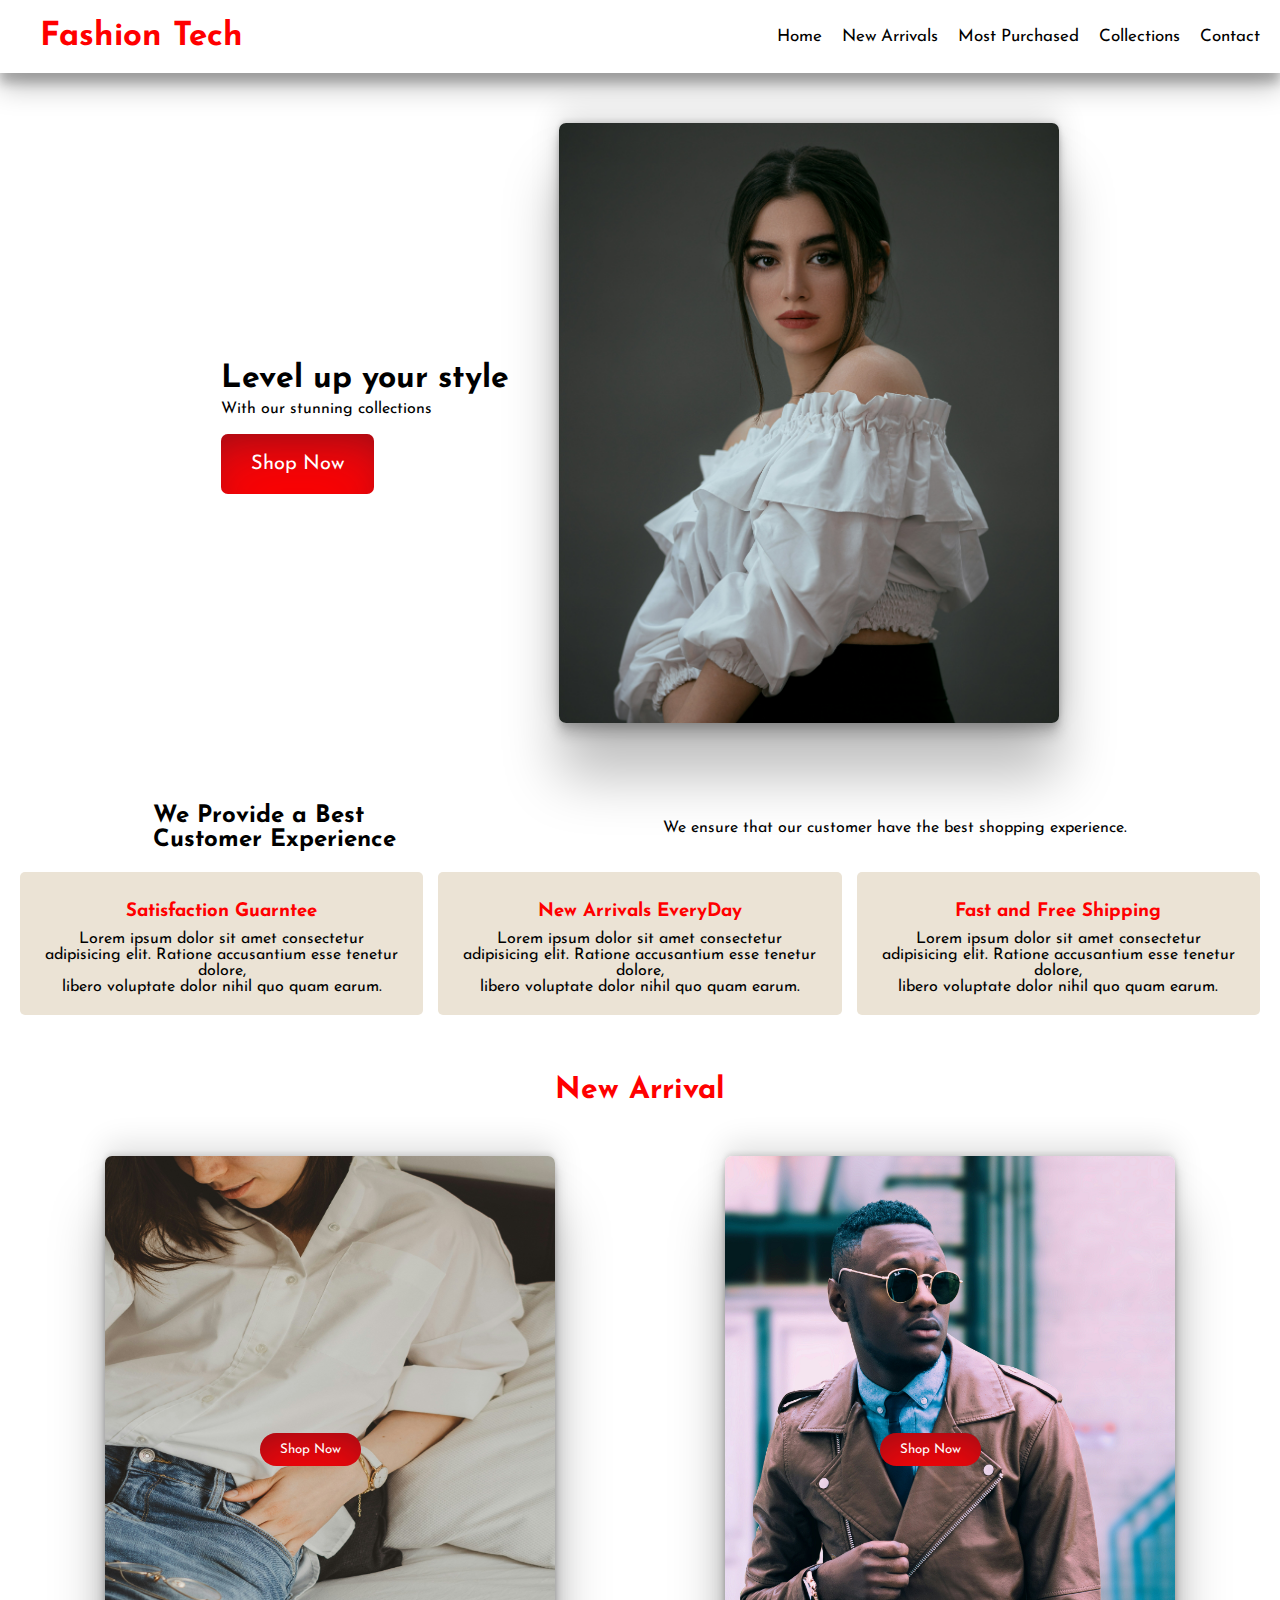
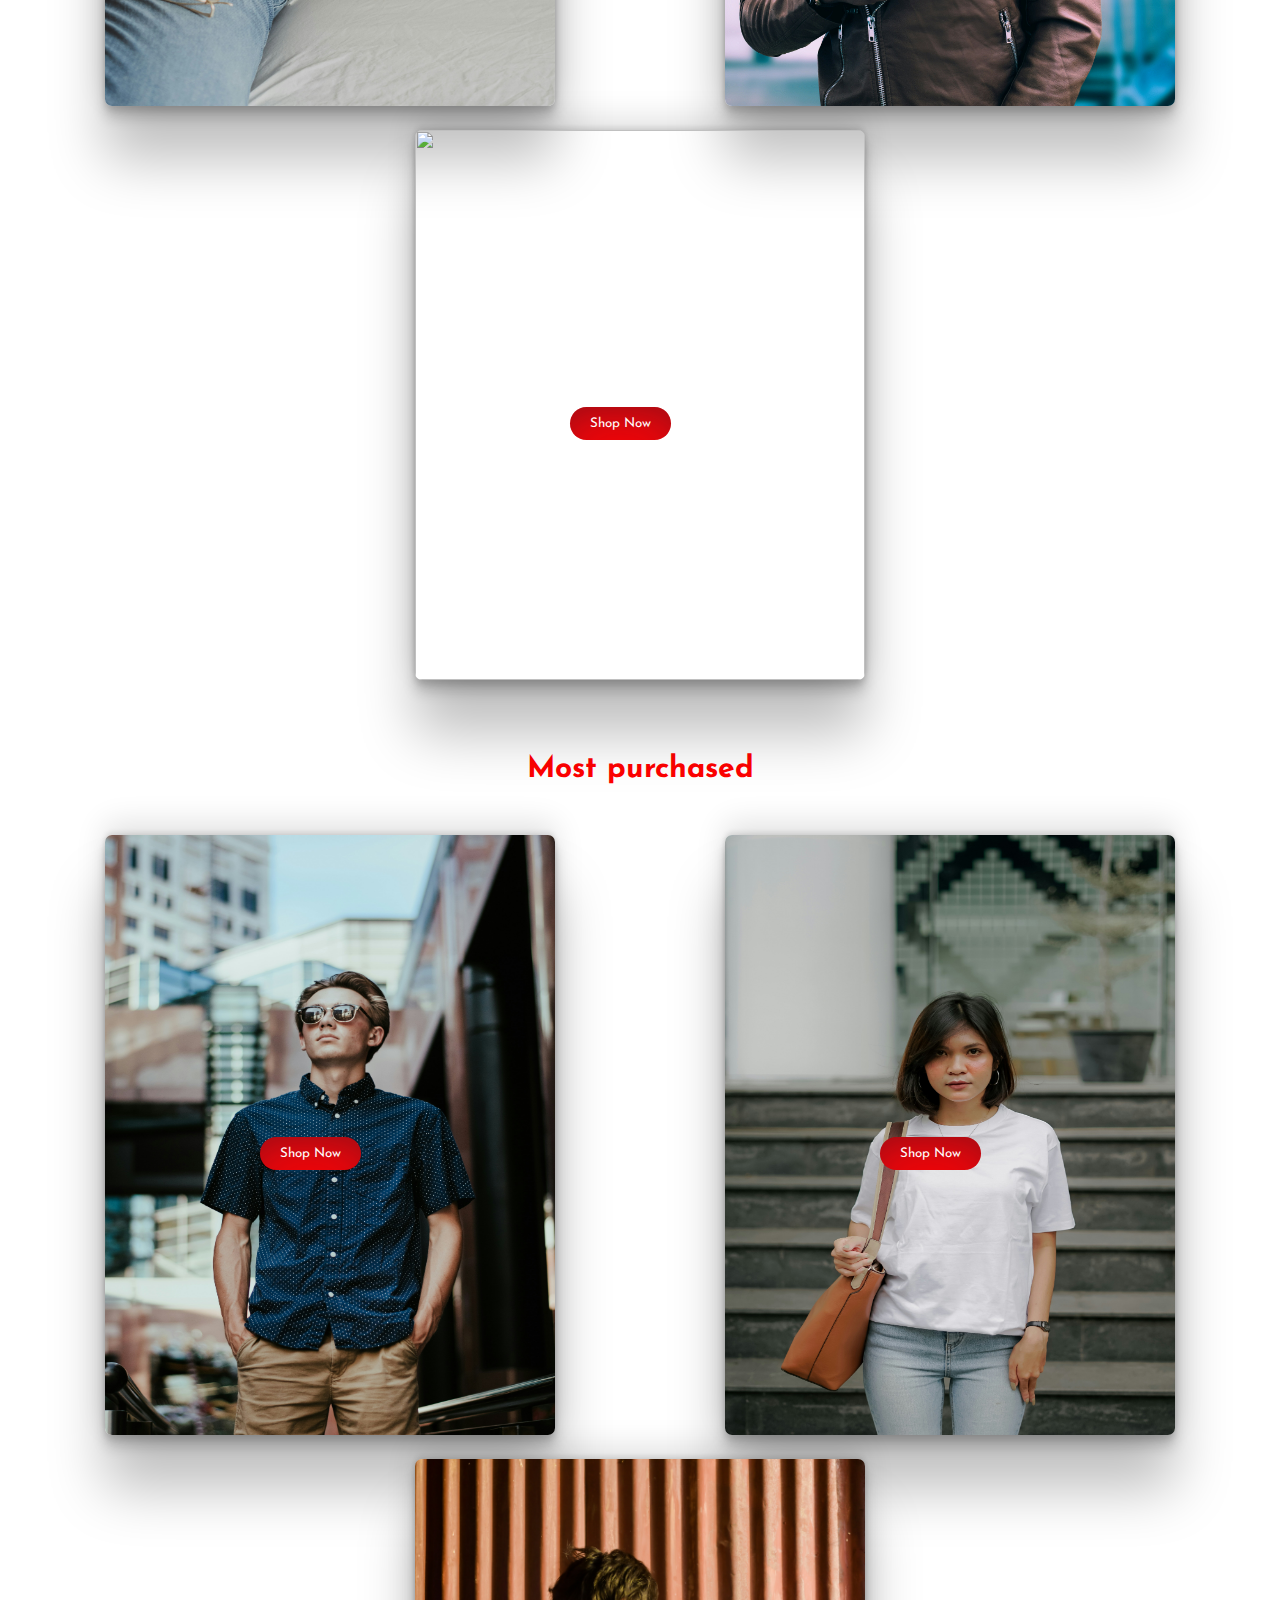
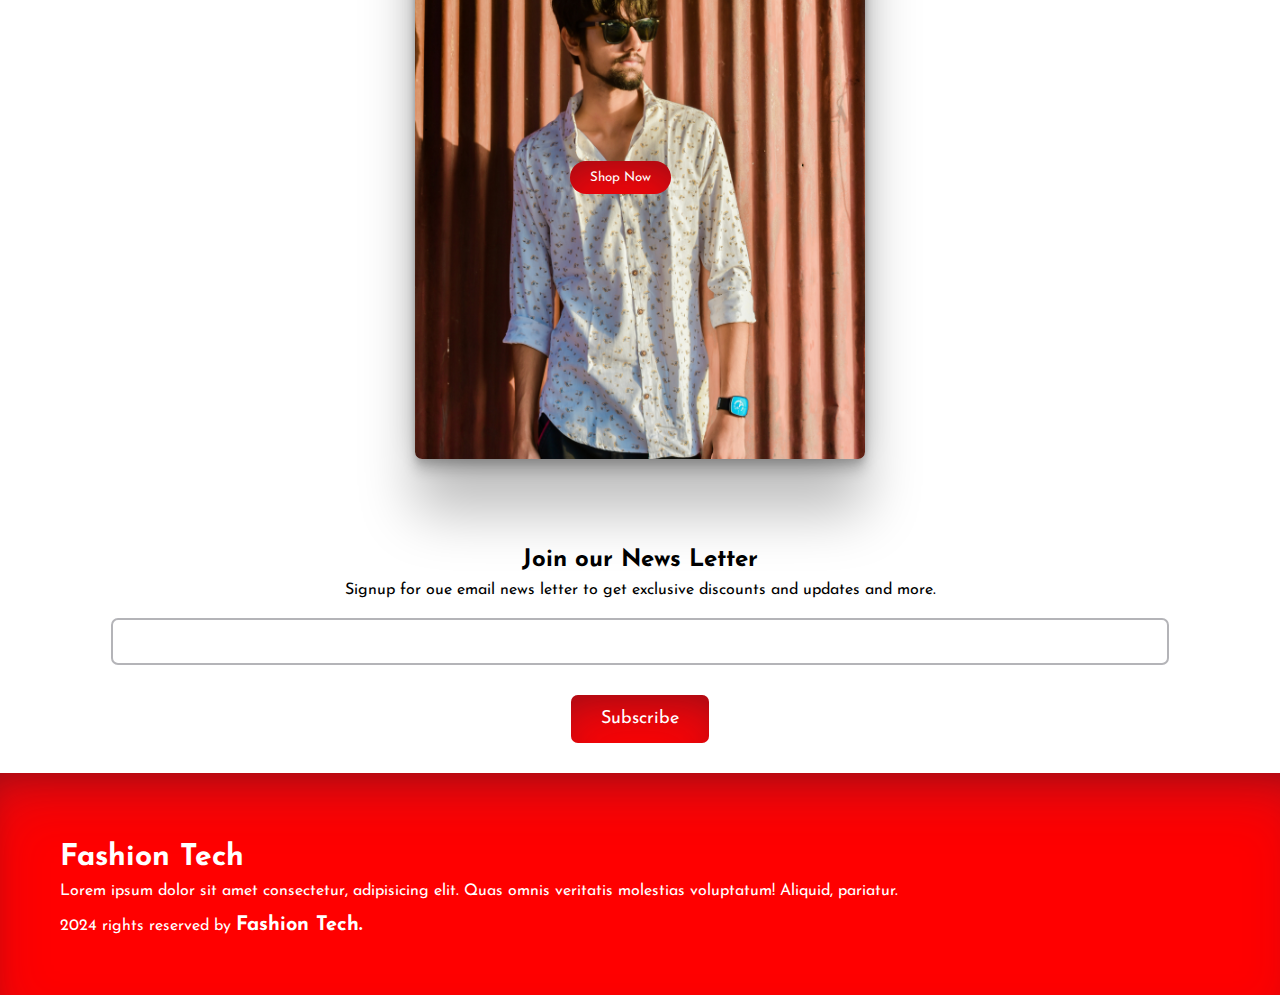
==== Fashion Tech E-Commerce/index.html @ e299fa2a "Upload the Folder" ====
<!DOCTYPE html>
<html lang="en">
<head>
    <meta charset="UTF-8">
    <meta name="viewport" content="width=device-width, initial-scale=1.0">
    <title>Fashion Tech</title>
    <link rel="stylesheet" href="CSS/styles.css">
    <link rel="icon" type="image/png" href="images/fashion-logo.png">
    <!-- Font Awesome Link -->
    <link rel="stylesheet" href="https://cdnjs.cloudflare.com/ajax/libs/font-awesome/6.5.2/css/all.min.css" integrity="sha512-SnH5WK+bZxgPHs44uWIX+LLJAJ9/2PkPKZ5QiAj6Ta86w+fsb2TkcmfRyVX3pBnMFcV7oQPJkl9QevSCWr3W6A==" crossorigin="anonymous" referrerpolicy="no-referrer" />
</head>
<body>
    
    <nav class="nav-bar">
        <h1 class="nav-heading">Fashion Tech</h1>

        <div class="navbar-links">
            <p class="navbar-link"><a href="#">Home</a></p>
            <p class="navbar-link"><a href="#New-Arrivals">New Arrivals</a></p>
            <p class="navbar-link"><a href="#Most-Purchased">Most Purchased</a></p>
            <p class="navbar-link"><a href="collection.html" target="_parent">Collections</a></p>
            <p class="navbar-link"><a href="contact.html">Contact</a></p>
        </div>

        <div class="nav-menu-toggle" onclick="showNavbar()">
            <i class="fa-solid fa-bars "></i>
        </div>
    </nav>

    <!-- side navbar -->
    <div class="side-navbar" onclick="closeNavbar()">
        <p class="x-mark" >
            <i class="fa-solid fa-xmark"></i>
        </p>
        <div class="side-navbar-links">
            <p class="side-navbar-link"><a href="#">Home</a></p>
            <p class="side-navbar-link"><a href="#New-Arrivals">New Arrivals</a></p>
            <p class="side-navbar-link"><a href="#Most-Purchased">Most Purchased</a></p>
            <p class="side-navbar-link"><a href="collection.html">Collections</a></p>
            <p class="side-navbar-link"><a href="contact.html">Contact</a></p>
        </div>
    </div>

    <!-- Header -->

    <div class="header">
        <div class="header-content">
            <h1>Level up your style</h1>
            <p>With our stunning collections</p>
            <button class="header-button">Shop Now</button>
        </div>

        <div>
            <img src="images/fashion.jpg" alt="" class="header-img">
        </div>
    </div>

    <!-- Service -->
    <div class="service">
        <div class="service-container-1">
            <div>
                <h2>We Provide a Best</h2>
                <h2>Customer Experience</h2>
            </div>

            <div>
                <p>We ensure that our customer have the best shopping experience.</p>
            </div>
        </div>

        <div class="service-container-2">
            <div>
                <i class="fa-regular fa-face-grin-wink"></i>
                <h3>Satisfaction Guarntee</h3>
                <p>Lorem ipsum dolor sit amet consectetur adipisicing elit. Ratione accusantium esse tenetur dolore,<br> libero voluptate dolor nihil quo quam earum.</p>
            </div>

            <div>
                <i class="fa-regular fa-face-grin-wink"></i>
                <h3>New Arrivals EveryDay</h3>
                <p>Lorem ipsum dolor sit amet consectetur adipisicing elit. Ratione accusantium esse tenetur dolore,<br> libero voluptate dolor nihil quo quam earum.</p>
            </div>

            <div>
                <i class="fa-regular fa-face-grin-wink"></i>
                <h3>Fast and Free Shipping</h3>
                <p>Lorem ipsum dolor sit amet consectetur adipisicing elit. Ratione accusantium esse tenetur dolore,<br> libero voluptate dolor nihil quo quam earum.</p>
            </div>
        </div>

        <!-- New Arrivals -->

        <div class="arrival" id="New-Arrivals">
            <h2>New Arrival</h2>

            <div class="new-arrival">
                <div class="new-arrival-container">
                    <img src="images/fashion2.jpg" alt="">
                    <button>Shop Now <i class="fa-solid fa-arrow-right"></i></button>
                </div>

                <div class="new-arrival-container">
                    <img src="images/fashion3.jpg" alt="">
                    <button>Shop Now <i class="fa-solid fa-arrow-right"></i></button>
                </div>

                <div class="new-arrival-container">
                    <img src="images/fashion4.jpg" alt="">
                    <button>Shop Now <i class="fa-solid fa-arrow-right"></i></button>
                </div>
            </div>
        </div>

        <!-- Most purchased -->

        <div class="most-purchased" id="Most-Purchased">
            <h2>Most purchased</h2>

            <div class="most-purchased1">
                <div class="most-purchased-container">
                    <img src="images/most-viewed-men-shirt-2.jpg" class="shirt-img" alt="">
                    <button>Shop Now <i class="fa-solid fa-arrow-right"></i></button>
                </div>

                <div class="most-purchased-container">
                    <img src="images/most-viewed-women-shirt.jpg" class="shirt-img" alt="">
                    <button>Shop Now <i class="fa-solid fa-arrow-right"></i></button>
                </div>

                <div class="most-purchased-container">
                    <img src="images/most-viewed-men-shirt.jpg" class="shirt-img" alt="">
                    <button>Shop Now <i class="fa-solid fa-arrow-right"></i></button>
                </div>
            </div>
        </div>

        <!-- News Letter -->

        <div class="news">
            <h2>Join our News Letter</h2>
            <p>Signup for oue email news letter to get exclusive discounts and updates and more.</p>
            <div class="search-div">
                <input type="text" class="search-input">
            </div>

            <div class="subscribe">
                <button>Subscribe</button>
            </div>
        </div>

        <!-- Footer -->

        <div class="footer">
            <div class="footer-conteiner">
                <div class="footer-box-1">
                    <h2 class="footer-heading">Fashion Tech</h2>
                    <p>Lorem ipsum dolor sit amet consectetur, adipisicing elit. Quas omnis veritatis molestias voluptatum! Aliquid, pariatur.</p>

                    <div class="footer-icon-container">
                        <i class="fa-brands fa-instagram"></i>
                        <i class="fa-brands fa-x-twitter"></i>
                        <i class="fa-brands fa-youtube"></i>
                        <i class="fa-brands fa-whatsapp"></i>
                        <i class="fa-brands fa-facebook"></i>
                    </div>
                </div>
            </div>
            <p>
                <i class="fa-solid fa-copyright"></i> 2024 rights reserved by <span>Fashion Tech.</span>
            </p>
        </div>

    </div>



<script src="JS/index.js"></script>

</body>
</html>
---- Fashion Tech E-Commerce/CSS/styles.css ----
@import url('https://fonts.googleapis.com/css2?family=Josefin+Sans:ital,wght@0,100..700;1,100..700&display=swap');

*{
    margin: 0;
    padding: 0;
    font-family: "Josefin Sans", sans-serif;
}

.nav-bar {
    /* background-color: rgb(216, 147, 43); */
    display: flex;
    justify-content: space-between;
    padding: 20px;
    align-items: center;
    position: sticky;
    box-shadow: rgba(0, 0, 0, 0.25) 0px 14px 28px, rgba(0, 0, 0, 0.22) 0px 10px 10px;
}

.nav-heading {
    color: #FF0000;
    font-size: 33px;
    padding-left: 20px;
    cursor: pointer;
    user-select: none;
}

.navbar-links {
    display: flex;
    column-gap: 20px;
}

.navbar-links a {
    text-decoration: none;
    color: black;
    transition: .3s linear;
    font-size: 17px;
}

.navbar-links a:hover {
    color: #FF0000;
}

.nav-menu-toggle {
    color: black;
    display: none;
    cursor: pointer;
}

/* side navbar */

.side-navbar {
    background-color: grey;
    width: 35%;
    height: 100vh;
    position: fixed;
    top: 0px;
    left: -45%;
    color: #fff;
    padding: 20px;
    box-shadow: rgba(136, 165, 191, 0.48) 6px 2px 16px 0px, rgba(255, 255, 255, 0.8) -6px -2px 16px 0px;
}

.side-navbar .x-mark {
    text-align: right;
    cursor: pointer;
}

.side-navbar .x-mark:hover {
    color: #FF0000;
}

.side-navbar-link {
    margin-top: 30px;
    margin-left: 30px;
}

.side-navbar-links a {
    color: #fff;
    text-decoration: none;
    transition: .3s linear;
}

.side-navbar-links a:hover {
    color: #FF0000;
}
 
/* Header */

.header {
    display: flex;
    justify-content: center;
    padding: 50px;
    gap: 50px;
    align-items: center;
    line-height: 30px;
}

.header-img {
    width: 500px;
    height: 600px;
    border-radius: 7px;
    cursor: pointer;
    box-shadow: rgba(0, 0, 0, 0.25) 0px 54px 55px, rgba(0, 0, 0, 0.12) 0px -12px 30px, rgba(0, 0, 0, 0.12) 0px 4px 6px, rgba(0, 0, 0, 0.17) 0px 12px 13px, rgba(0, 0, 0, 0.09) 0px -3px 5px;
}

.header-button {
    padding: 20px 30px;
    border-radius: 7px;
    border: none;
    margin-top: 10px;
    background-color: #FF0000;
    color: #fff;
    font-size: 20px;
    cursor: pointer;
    box-shadow: rgba(50, 50, 93, 0.25) 0px 30px 60px -12px inset, rgba(0, 0, 0, 0.3) 0px 18px 36px -18px inset;
}

/* service */

.service {
    padding: 20px;
}

.service-container-1 {
    display: flex;
    justify-content: space-around;
    align-items: center;
}

.service-container-2 {
    display: flex;
    justify-content: space-evenly;
    align-items: center;
    gap: 15px;
}

.service-container-2 div {
    background-color: #EBE3D5;
    padding: 20px;
    border-radius: 5px;
    margin-top: 20px;
    text-align: center;
}

.service-container-2 div i {
    color: #886F6F;
}

.service-container-2 div h3 {
    color: #FF0000;
    margin-top: 10px;
    margin-bottom: 10px;
    text-align: center;
}

/* New Arrivals */

.arrival h2 {
    text-align: center;
    margin-top: 60px;
    color: #FF0000;
    font-size: 30px;
}

.new-arrival {
    display: flex;
    justify-content: space-around;
    flex-wrap: wrap;
    margin-top: 40px;
}

.new-arrival-container {
    position: relative;
    flex-basis: 20%;
    padding: 10px;
}

.new-arrival-container img {
    width: 450px;
    height: 550px;
    border-radius: 7px;
    box-shadow: rgba(0, 0, 0, 0.25) 0px 54px 55px, rgba(0, 0, 0, 0.12) 0px -12px 30px, rgba(0, 0, 0, 0.12) 0px 4px 6px, rgba(0, 0, 0, 0.17) 0px 12px 13px, rgba(0, 0, 0, 0.09) 0px -3px 5px;
}

.new-arrival-container button {
    padding: 10px 20px;
    border-radius: 50px;
    border: none;
    background-color: #FF0000;
    color: #fff;
    position: absolute;
    top: 50%;
    left: 35%;
    box-shadow: rgba(50, 50, 93, 0.25) 0px 30px 60px -12px inset, rgba(0, 0, 0, 0.3) 0px 18px 36px -18px inset;
}

.new-arrival-container button:hover {
    cursor: pointer;
}

/* Most purchased */

.most-purchased h2 {
    text-align: center;
    margin-top: 60px;
    color: #FF0000;
    font-size: 30px;
}

.most-purchased1{
    display: flex;
    justify-content: space-around;
    flex-wrap: wrap;
    margin-top: 40px;
}

.most-purchased-container {
    position: relative;
    flex-basis: 20%;
    padding: 10px;
}

.shirt-img {
    width: 450px;
    height: 600px;
    border-radius: 7px;
    box-shadow: rgba(0, 0, 0, 0.25) 0px 54px 55px, rgba(0, 0, 0, 0.12) 0px -12px 30px, rgba(0, 0, 0, 0.12) 0px 4px 6px, rgba(0, 0, 0, 0.17) 0px 12px 13px, rgba(0, 0, 0, 0.09) 0px -3px 5px;
}

.most-purchased-container button {
    padding: 10px 20px;
    border-radius: 50px;
    border: none;
    background-color: #FF0000;
    color: #fff;
    position: absolute;
    top: 50%;
    left: 35%;
    box-shadow: rgba(50, 50, 93, 0.25) 0px 30px 60px -12px inset, rgba(0, 0, 0, 0.3) 0px 18px 36px -18px inset;
}

.most-purchased-container button:hover {
    cursor: pointer;
}

/* News Letter */

.news {
    display: flex;
    flex-direction: column;
    align-items: center;
    margin-top: 65px;
}

.news h2 {
    margin-top: 10px;
    margin-bottom: 10px;
}

.search-div {
    margin-top: 20px;
}

.search-input {
    width: 80vw;
    padding: 15px;
    margin-bottom: 30px;
    border: solid 2px #B4B4B8;
    border-radius: 7px;
} 

.subscribe button {
    padding: 15px 30px;
    background-color: #FF0000;
    color: #fff;
    border-radius: 7px;
    border: none;
    box-shadow: rgba(50, 50, 93, 0.25) 0px 30px 60px -12px inset, rgba(0, 0, 0, 0.3) 0px 18px 36px -18px inset;
    margin-bottom: 30px;
    font-size: 18px;
}

.search-input:focus {
    outline: none;
}

.subscribe button:hover {
    cursor: pointer;
}

/* Footer */

.footer {
    margin-left: -20px;
    margin-bottom: -20px;
    width: 94.6%;
    background-color: #FF0000;
    box-shadow: rgba(50, 50, 93, 0.25) 0px 30px 60px -12px inset, rgba(0, 0, 0, 0.3) 0px 18px 36px -18px inset;
    padding: 60px;
}

.footer p {
    color: #fff;
}

.footer-box-1 {
    color: #fff;
}

.footer-heading {
    color: #FFF;
    font-size: 30px;
    line-height: 50px;
}

.footer-icon-container i {
    margin: 10px 0px;
    margin-right: 10px;
}

.footer p span {
    font-size: 20px;
}

.footer span {
    font-weight: bold;
}

.collection-footer p span {
    font-size: 20px;
}

.collection-footer p {
    color: #fff;
}

.collection-footer span {
    font-weight: bold;
}

.footer-icon-container i:hover {
    cursor: pointer;
}

/* collections */

.product-section {
    margin: 60px 0px;
}

.product-search {
    width: 80%;
    border: solid #B4B4B8 2px;
    border-radius: 20px;
    display: flex;
    justify-content: space-between;
    align-items: center;
    margin: auto;
    padding: 10px;
    margin-bottom: 30px;
}

.product-search #search-input {
    background-color: transparent;
    border: none;
    width: 100%;
    padding: 10px;
}

.product-search i {
    cursor: pointer;
    padding-right: 10px;
    color: #886F6F;
}

.product-search #search-input:focus {
    outline: none;
}

.products {
    margin-top: 10px;
    padding: 10px;
    display: flex;
    gap: 10px;
    flex-wrap: wrap;
    justify-content: space-around;
}

.product-box img {
    width: 300px;
    height: 400px;
    border-radius: 7px;
    margin-bottom: 40px;
    cursor: pointer;
    box-shadow: rgba(50, 50, 93, 0.25) 0px 50px 100px -20px, rgba(0, 0, 0, 0.3) 0px 30px 60px -30px, rgba(10, 37, 64, 0.35) 0px -2px 6px 0px inset;
}

.product-box {
    text-align: center;
    flex-basis: 18%;
}

.product-box p {
    margin-bottom: 40px;
    font-size: 20px;
    color: #FF0000;
    font-weight: bold;
}

.collection-footer {
    margin-left: -20px;
    margin-bottom: -20px;
    width: 93.4%;
    background-color: #FF0000;
    box-shadow: rgba(50, 50, 93, 0.25) 0px 30px 60px -12px inset, rgba(0, 0, 0, 0.3) 0px 18px 36px -18px inset;
    padding: 60px;
}

.product-box .tops-img {
    width: 370px;
}

/* Contact */

.contact {
    margin: 60px;
    padding: 40px;
    border: none;
    border-radius: 7px;
    color: #FFF;
    background-color: #B4B4B8;
    box-shadow: rgba(50, 50, 93, 0.25) 0px 30px 60px -12px inset, rgba(0, 0, 0, 0.3) 0px 18px 36px -18px inset;
}

.contact-container div {
    margin-bottom: 30px;
}

.contact-container h2 {
    font-size: 30px;
    text-align: center;
}

.form-div {
    display: flex;
    flex-direction: column;
    line-height: 35px;
}

.form-div label {
    margin-top: 20px;
    margin-left: 10%;
    font-size: 20px;
}

.form-div input {
    padding: 10px;
    border-radius: 5px;
    width: 80%;
    border: solid #B4B4B8 1px;
    margin: auto;
}

.form-div .Msg-input {
    padding: 10px;
    border-radius: 5px;
    width: 80%;
    height: 150px;
    border: solid #B4B4B8 1px;
    margin: auto;
}

.form-div input, textarea:focus {
    outline: none;
}

.form-div button {
    width: 100px;
    height: 50px;
    color: #fff;
    font-size: 17px;
    font-weight: bold;
    background-color: #FF0000;
    border: none;
    border-radius: 7px;
    margin-left: 10%;
    margin-top: 20px;
}

.form-div button:hover {
    cursor: pointer;
}

.contact-footer {
    margin-left: -20px;
    margin-bottom: -20px;
    width: 93.4%;
    background-color: #FF0000;
    box-shadow: rgba(50, 50, 93, 0.25) 0px 30px 60px -12px inset, rgba(0, 0, 0, 0.3) 0px 18px 36px -18px inset;
    padding: 60px;
}

.contact-footer p, span {
    color: #fff;
}

.contact-footer span {
    font-size: 20px;
    font-weight: bold;
}

/* Media Query */

@media screen and (max-width:700px) {
    .nav-menu-toggle {
        display: block;
    }

    .navbar-links {
        display: none;
    }

    .header {
        flex-direction: column;
    }

    .service-container-1 {
        display: none;
    }

    .service-container-2 {
        flex-direction: column;
    }

    .most-purchased-container {
        margin-top: 45px;
    }

    .new-arrival-container {
        margin-bottom: 45px;
    }

    .news p {
        text-align: center;
        line-height: 30px;
    }
}
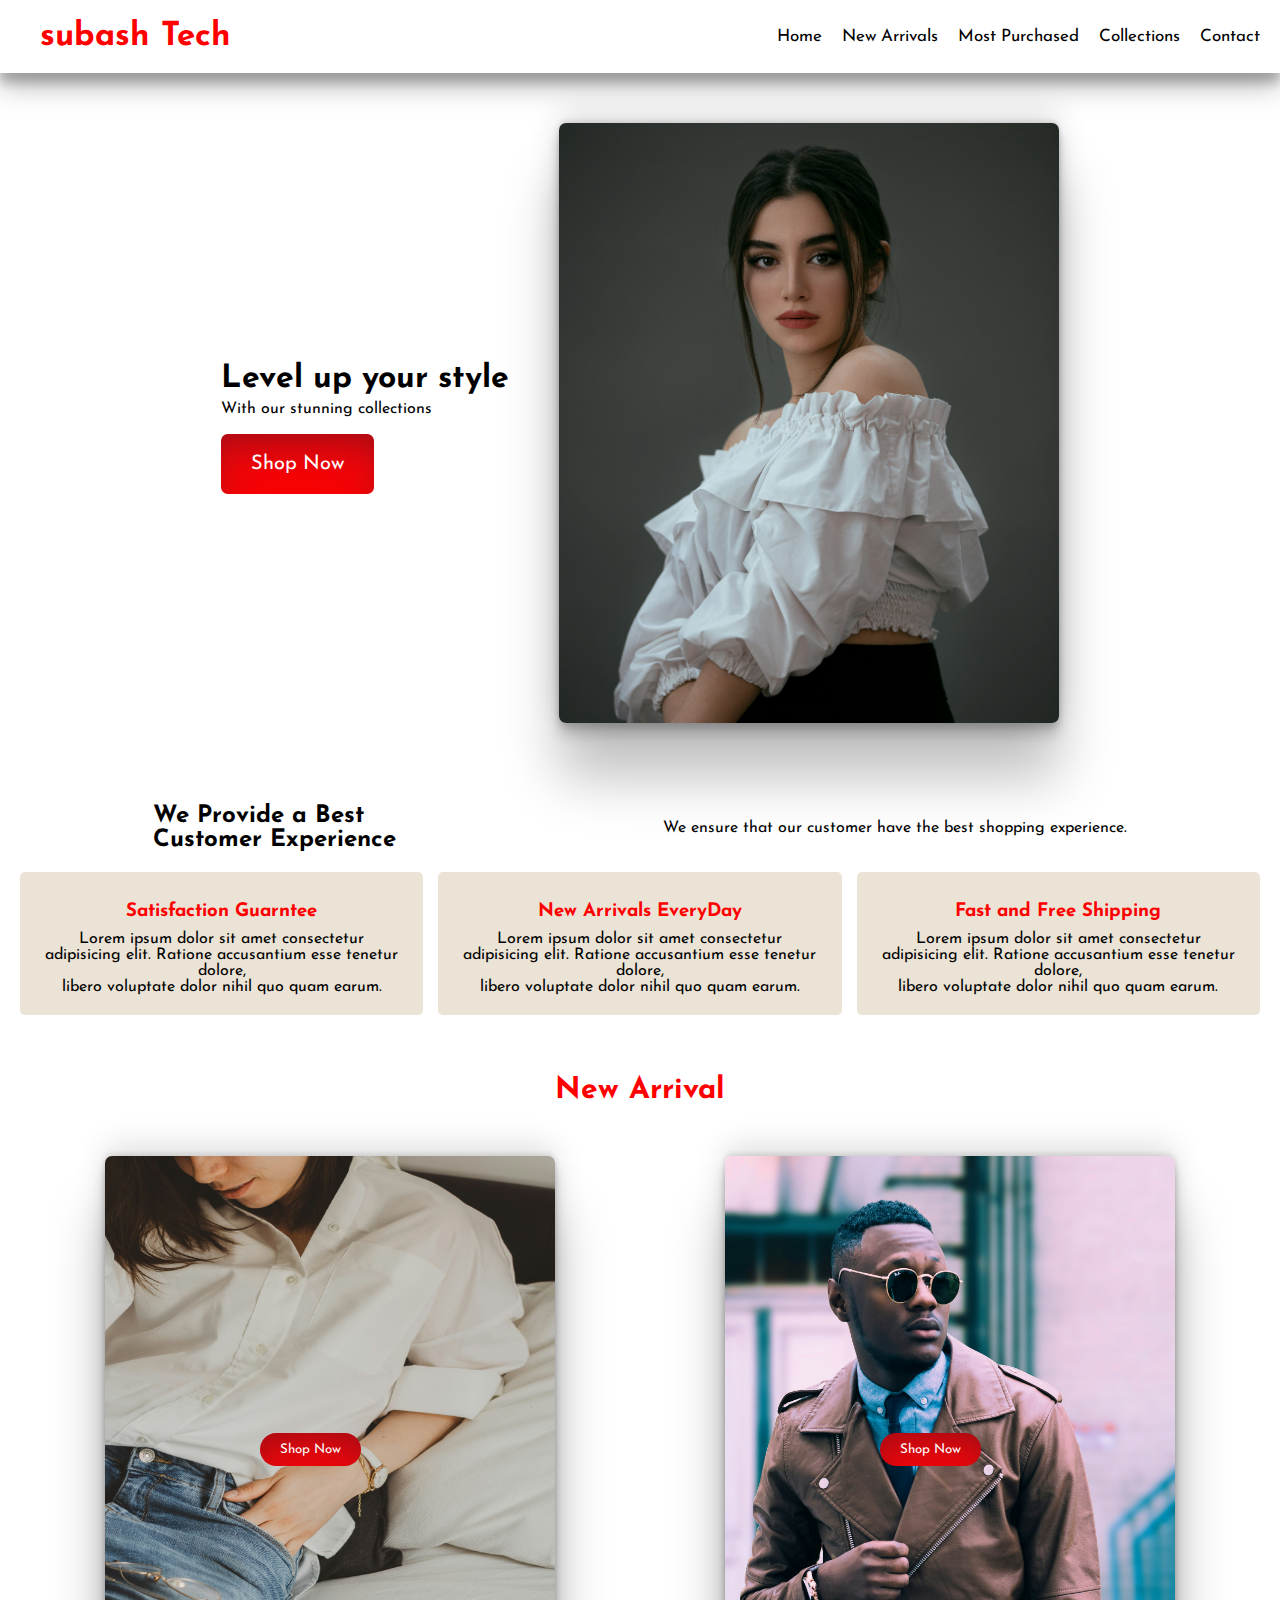
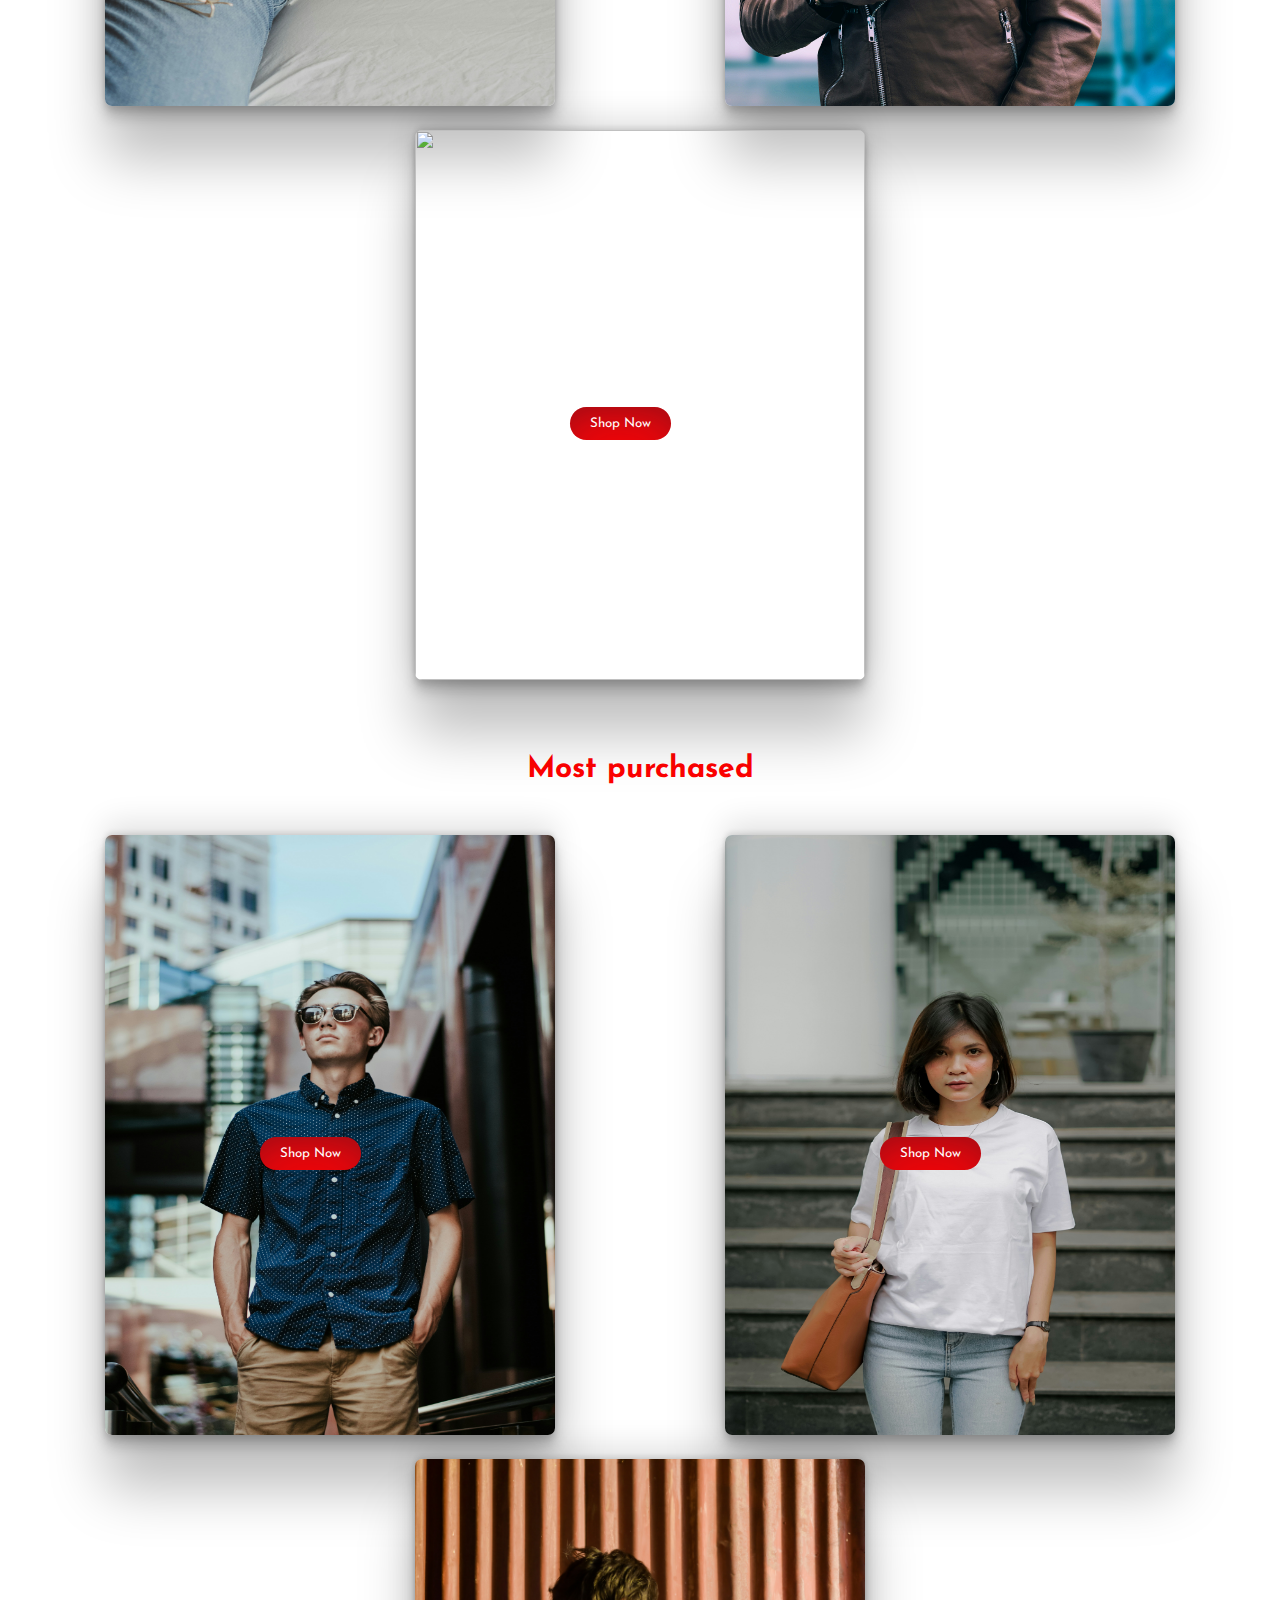
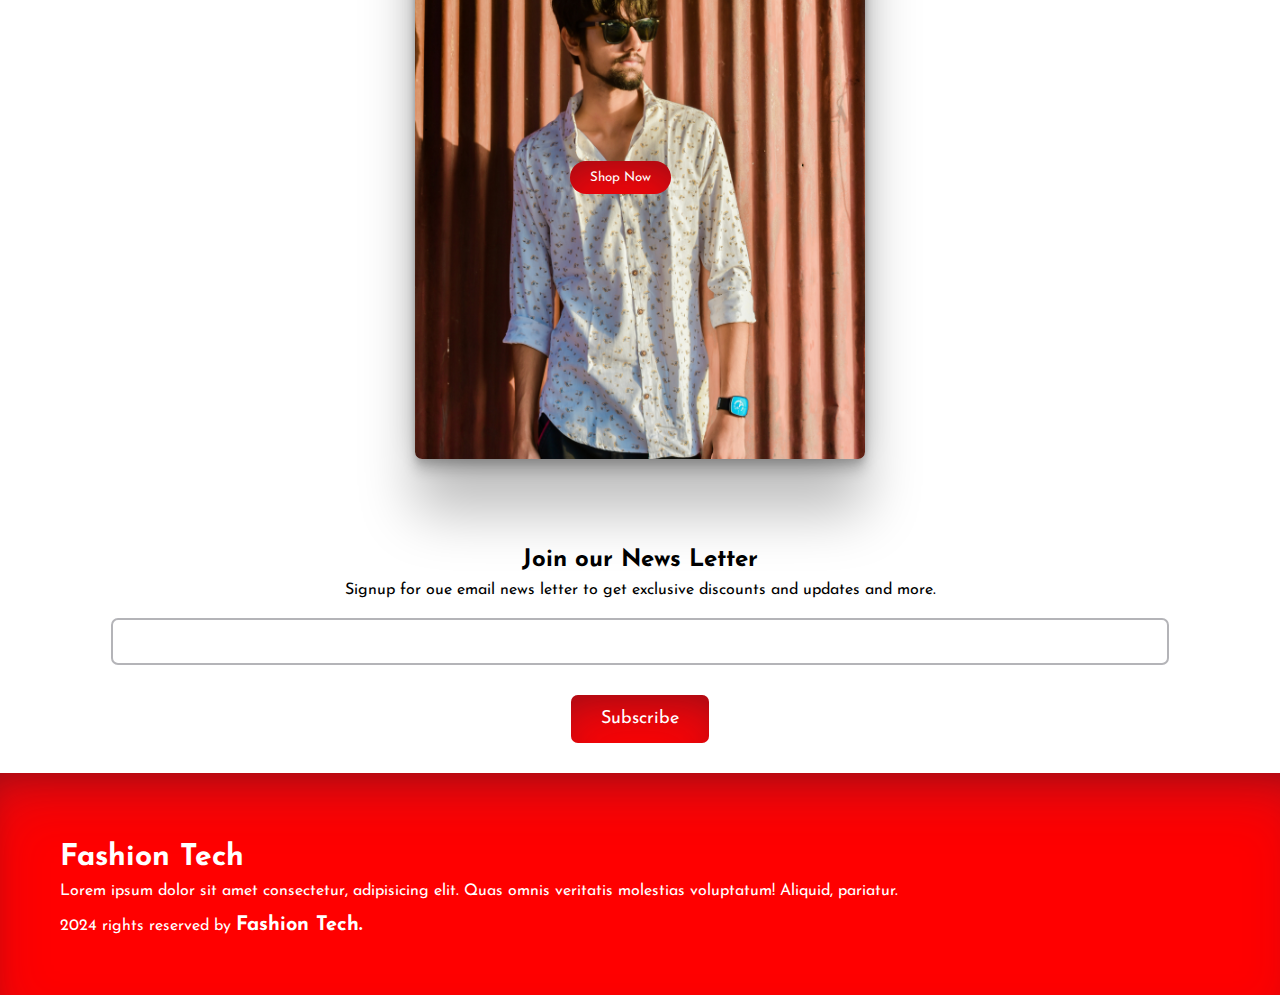
==== commit 14addcc3: "changed heading into subash" ====
--- a/Fashion Tech E-Commerce/index.html
+++ b/Fashion Tech E-Commerce/index.html
@@ -12,7 +12,7 @@
 <body>
     
     <nav class="nav-bar">
-        <h1 class="nav-heading">Fashion Tech</h1>
+        <h1 class="nav-heading">subash Tech</h1>
 
         <div class="navbar-links">
             <p class="navbar-link"><a href="#">Home</a></p>
@@ -177,4 +177,4 @@
 <script src="JS/index.js"></script>
 
 </body>
-</html>+</html>
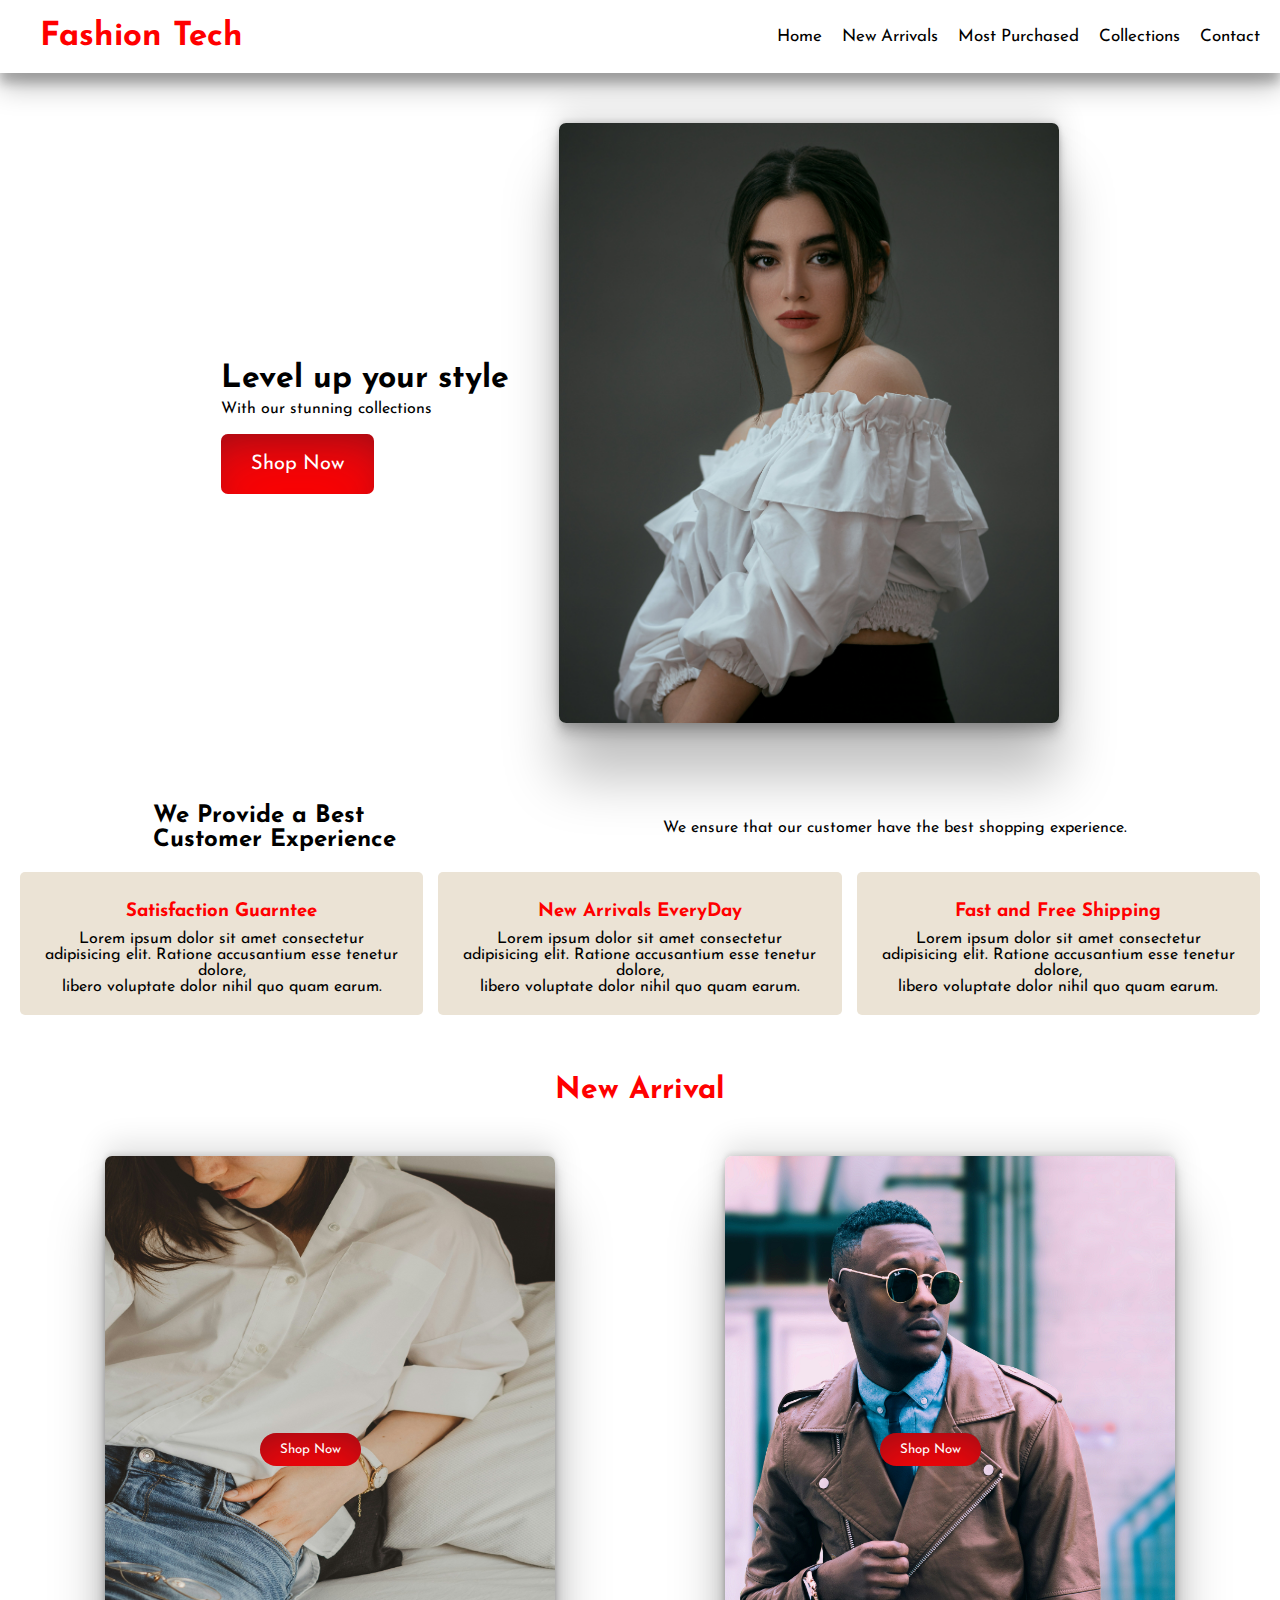
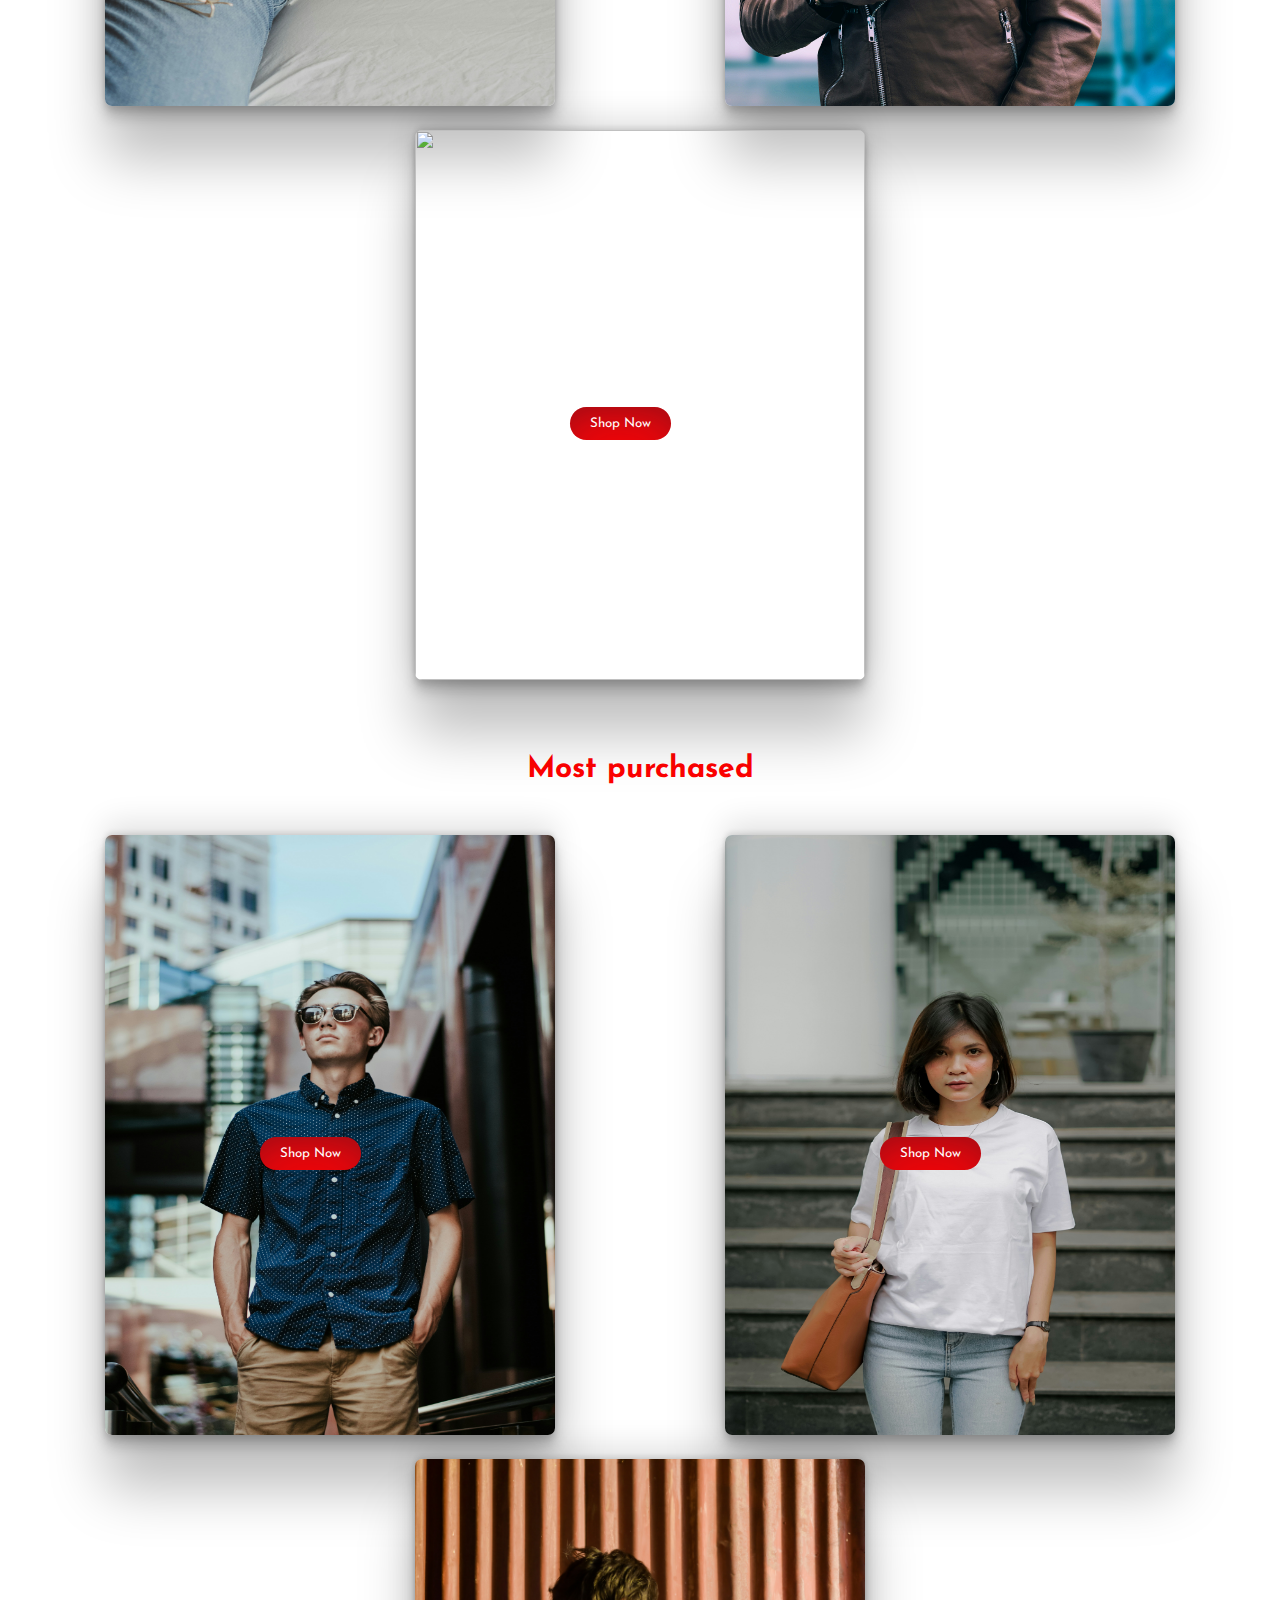
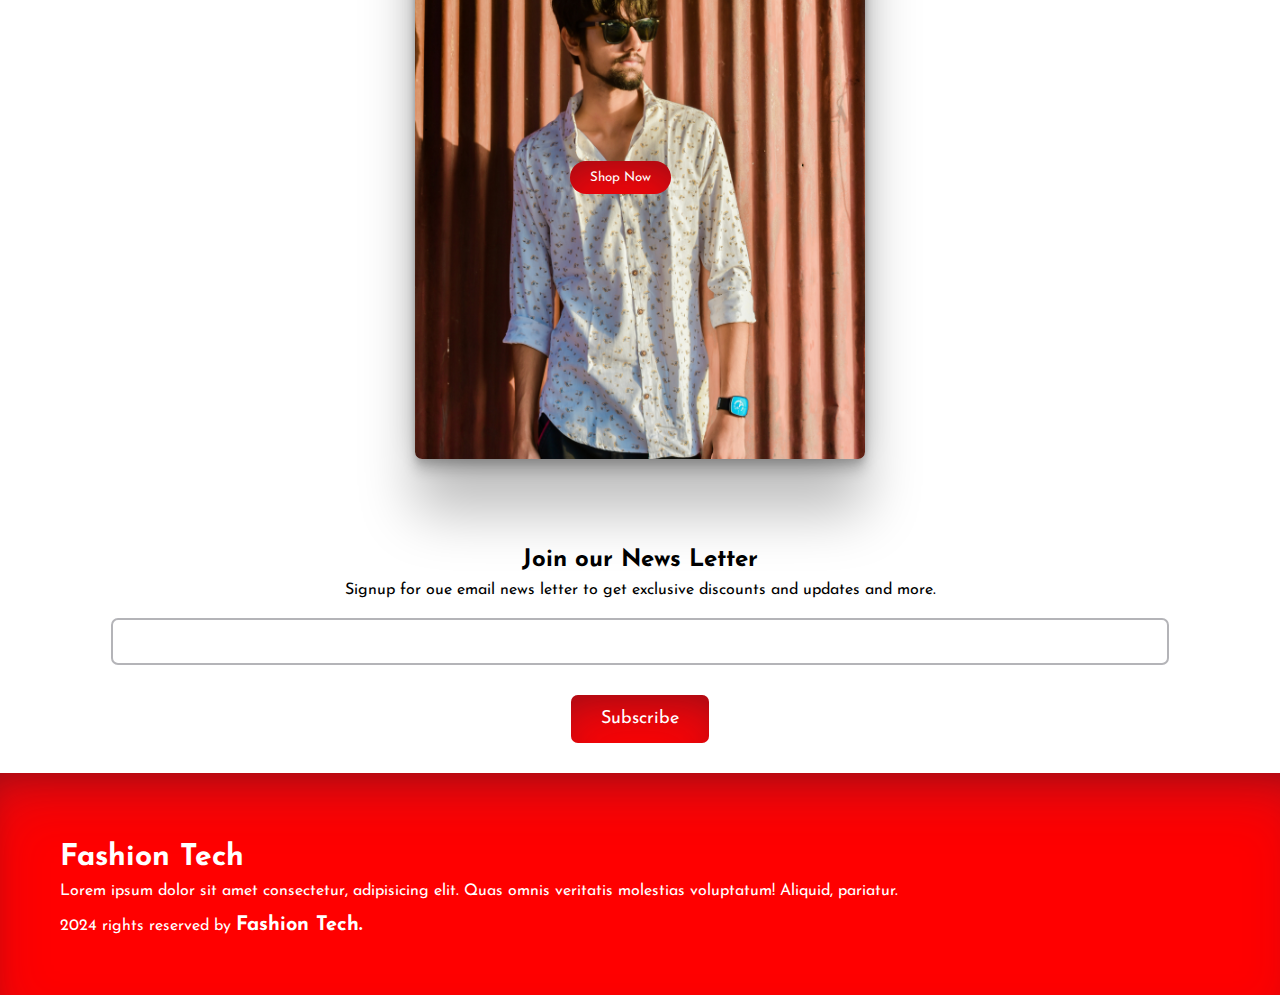
==== commit 8a6c899d: "changed heading into Fashion tech" ====
--- a/Fashion Tech E-Commerce/index.html
+++ b/Fashion Tech E-Commerce/index.html
@@ -12,7 +12,7 @@
 <body>
     
     <nav class="nav-bar">
-        <h1 class="nav-heading">subash Tech</h1>
+        <h1 class="nav-heading">Fashion Tech</h1>
 
         <div class="navbar-links">
             <p class="navbar-link"><a href="#">Home</a></p>
